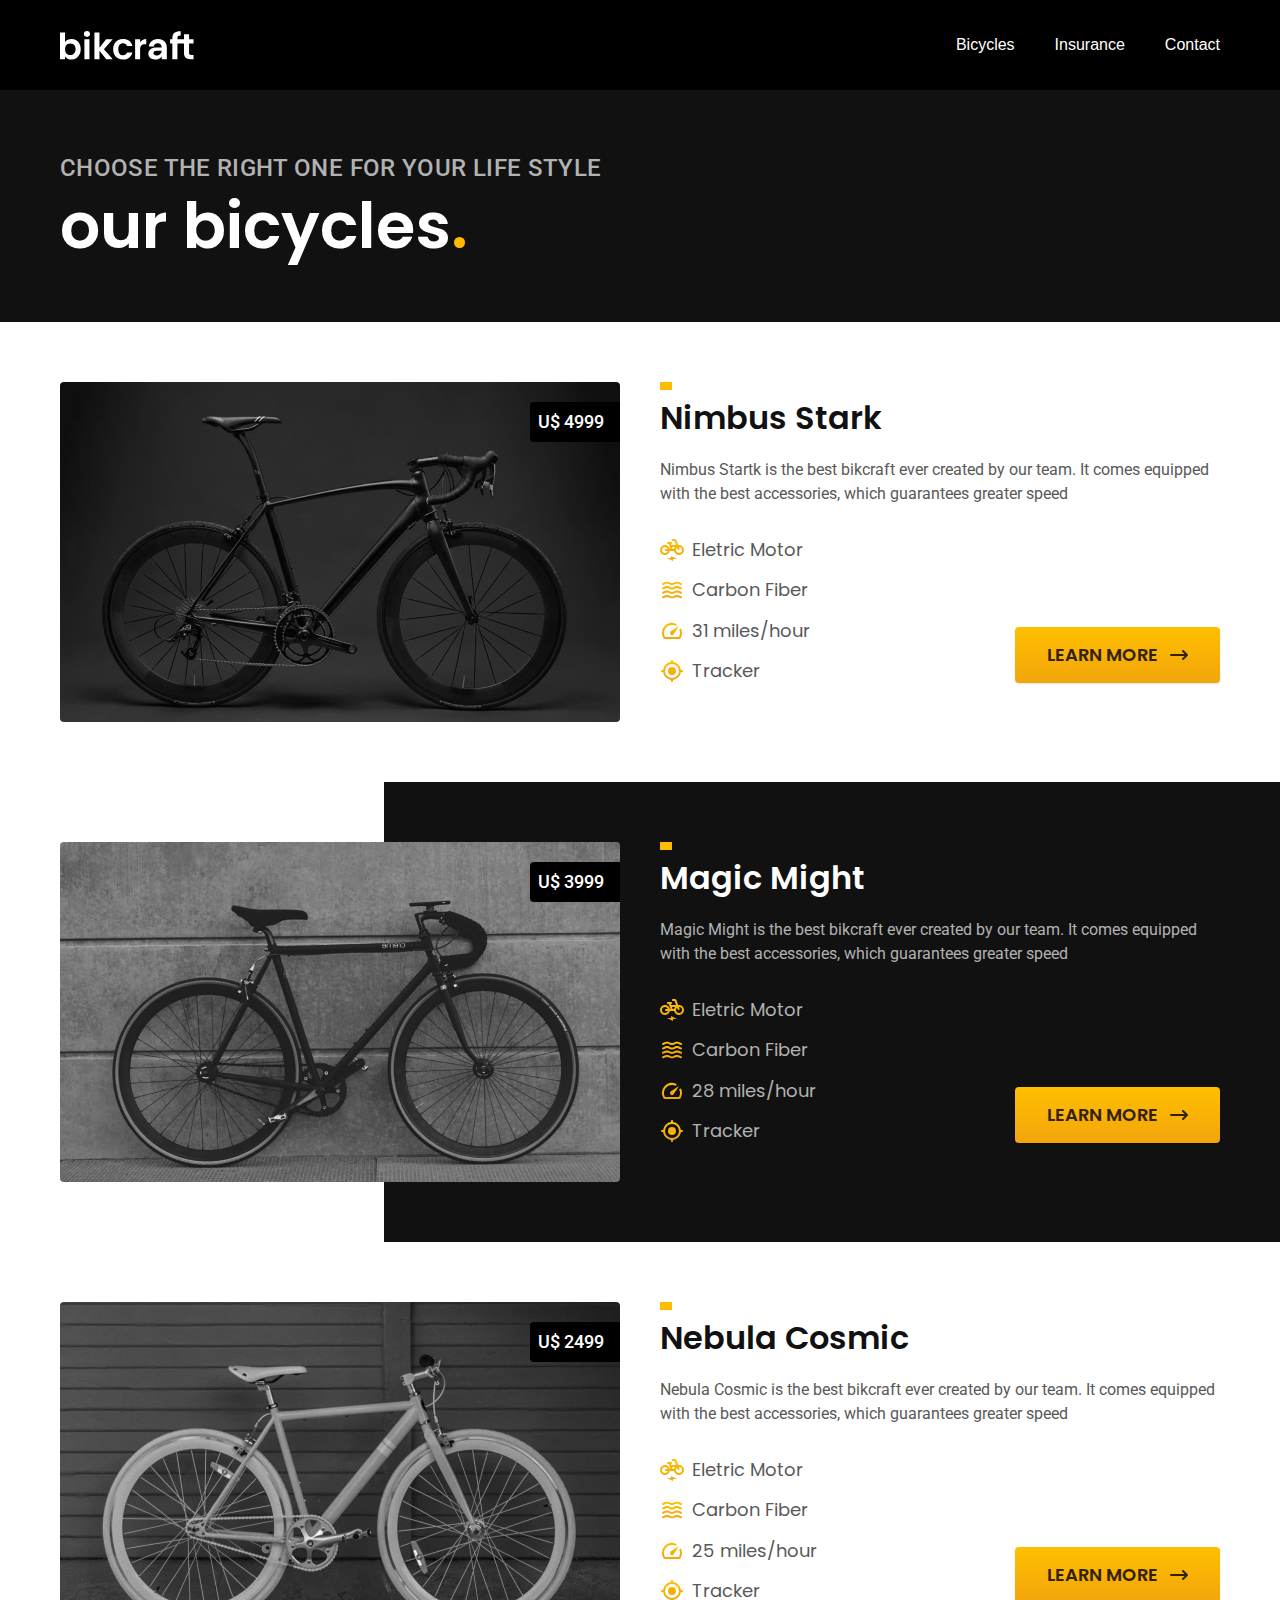
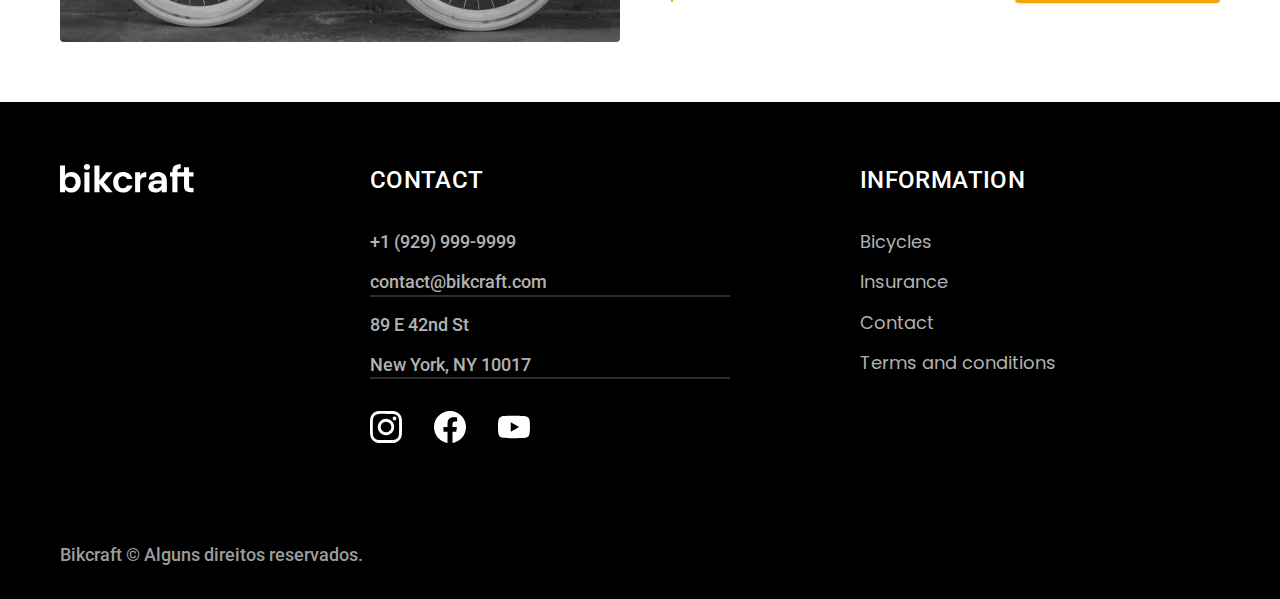
==== bicicletas.html @ ae7ce4b2 "seguros part 1 final" ====
<!DOCTYPE html>
<html lang="en">
  <head>
    <meta charset="UTF-8" />
    <meta http-equiv="X-UA-Compatible" content="IE=edge" />
    <meta
      name="description"
      content="Eletric bikes with high qualidade, 100% customized to meet each and every customer's need. Explore the world on your bike with Bikcraft."
    />
    <meta name="viewport" content="width=device-width, initial-scale=1.0" />
    <title>Bicycles | Bikcraft</title>
    <meta name="description" content="Terms and conditions." />
    <link rel="stylesheet" href="./css/style.css" />
    <link rel="preconnect" href="https://fonts.googleapis.com" />
    <link rel="preconnect" href="https://fonts.gstatic.com" crossorigin />
    <link
      href="https://fonts.googleapis.com/css2?family=Merriweather:ital,wght@1,900&family=Poppins:wght@400;600&family=Roboto:wght@400;500&display=swap"
      rel="stylesheet"
    />
  </head>
  <body id="bicicletas">
    <header class="header-bg">
      <div class="header container">
        <a href="index.html"><img src="./img/bikcraft.svg" alt="Bikcraft" /></a>
        <nav aria-label="primary">
          <ul class="header-menu font-1m cor-0">
            <li><a href="./bicicletas.html">Bicycles</a></li>
            <li><a href="./seguros.html">Insurance</a></li>
            <li><a href="./contact.html">Contact</a></li>
          </ul>
        </nav>
      </div>
    </header>

    <main>
      <div class="titulo-bg">
        <div class="titulo container">
          <p class="font-2-l-b cor-5">
            Choose the right one for your life style
          </p>
          <h1 class="font-1-xxl cor-0">
            our bicycles<span class="cor-p1">.</span>
          </h1>
        </div>
      </div>

      <div class="bicicletas container">
        <div class="bicicletas-imagem">
          <img src="./img/bicicletas/nimbus.jpg" alt="bicicleta preta" />
          <span class="font-2-m cor-0">U$ 4999</span>
        </div>
        <div class="bicicletas-conteudo">
          <h2 class="font-1-xl">Nimbus Stark</h2>
          <p class="font-2-s cor-8">
            Nimbus Startk is the best bikcraft ever created by our team. It
            comes equipped with the best accessories, which guarantees greater
            speed
          </p>
          <ul class="font-1-m cor-8">
            <li><img src="./img/icones/eletrica.svg" alt="" />Eletric Motor</li>
            <li><img src="./img/icones/carbono.svg" alt="" />Carbon Fiber</li>
            <li>
              <img src="./img/icones/velocidade.svg" alt="" />31 miles/hour
            </li>
            <li><img src="./img/icones/rastreador.svg" alt="" />Tracker</li>
          </ul>
          <a class="botao seta" href="./bicicletas/nimbus.html">Learn More</a>
        </div>
      </div>

      <div class="bicicletas-bg">
        <div class="bicicletas container">
          <div class="bicicletas-imagem">
            <img src="./img/bicicletas/magic.jpg" alt="bicicleta preta" />
            <span class="font-2-m cor-0">U$ 3999</span>
          </div>
          <div class="bicicletas-conteudo">
            <h2 class="font-1-xl cor-0">Magic Might</h2>
            <p class="font-2-s cor-5">
              Magic Might is the best bikcraft ever created by our team. It
              comes equipped with the best accessories, which guarantees greater
              speed
            </p>
            <ul class="font-1-m cor-5">
              <li>
                <img src="./img/icones/eletrica.svg" alt="" />Eletric Motor
              </li>
              <li><img src="./img/icones/carbono.svg" alt="" />Carbon Fiber</li>
              <li>
                <img src="./img/icones/velocidade.svg" alt="" />28 miles/hour
              </li>
              <li><img src="./img/icones/rastreador.svg" alt="" />Tracker</li>
            </ul>
            <a class="botao seta" href="./bicicletas/magic.html">Learn More</a>
          </div>
        </div>
      </div>

      <div class="bicicletas container">
        <div class="bicicletas-imagem">
          <img src="./img/bicicletas/nebula.jpg" alt="bicicleta preta" />
          <span class="font-2-m cor-0">U$ 2499</span>
        </div>
        <div class="bicicletas-conteudo">
          <h2 class="font-1-xl">Nebula Cosmic</h2>
          <p class="font-2-s cor-8">
            Nebula Cosmic is the best bikcraft ever created by our team. It
            comes equipped with the best accessories, which guarantees greater
            speed
          </p>
          <ul class="font-1-m cor-8">
            <li><img src="./img/icones/eletrica.svg" alt="" />Eletric Motor</li>
            <li><img src="./img/icones/carbono.svg" alt="" />Carbon Fiber</li>
            <li>
              <img src="./img/icones/velocidade.svg" alt="" />25 miles/hour
            </li>
            <li><img src="./img/icones/rastreador.svg" alt="" />Tracker</li>
          </ul>
          <a class="botao seta" href="./bicicletas/nebula.html">Learn More</a>
        </div>
      </div>
    </main>

    <footer class="footer-bg">
      <div class="footer container">
        <img src="./img/bikcraft.svg" alt="Bikcraft" />
        <div class="footer-contato">
          <h3 class="font-2-l-b cor-0">Contact</h3>
          <ul class="font-2-m cor-5">
            <li><a href="tel=+19299999999999">+1 (929) 999-9999</a></li>
            <li>
              <a href="mailto:contact@bikcraft.com">contact@bikcraft.com</a>
            </li>
            <li>89 E 42nd St</li>
            <li>New York, NY 10017</li>
          </ul>
          <div class="footer-redes">
            <a href="https://www.instagram.com/">
              <img src="./img/redes/instagram.svg" alt="Instragram" />
            </a>
            <a href="https://www.facebook.com/">
              <img src="./img/redes/facebook.svg" alt="Facebook" />
            </a>
            <a href="https://www.youtube.com/">
              <img src="./img/redes/youtube.svg" alt="Youtube" />
            </a>
          </div>
        </div>
        <div class="footer-informacoes">
          <h3 class="font-2-l-b cor-0">Information</h3>
          <nav>
            <ul class="font-1-m cor-5">
              <li><a href="./bicicletas.html">Bicycles</a></li>
              <li><a href="./insurance.html">Insurance</a></li>
              <li><a href="./contact.html">Contact</a></li>
              <li><a href="./terms.html">Terms and conditions</a></li>
            </ul>
          </nav>
        </div>
      </div>
      <p class="footer-copy font-2-m cor-6 container">
        Bikcraft &copy; Alguns direitos reservados.
      </p>
    </footer>
  </body>
</html>
---- css/style.css ----
@import "./global/global.css";
@import "./global/header.css";
@import "./global/footer.css";
@import "./utils/tipografia.css";
@import "./utils/cores.css";
@import "./utils/components.css";
@import "./home/introducao.css";
@import "./home/tecnologia.css";
@import "./home/parceiros.css";
@import "./home/depoimento.css";
@import "./bicycles/bicycles-list.css";
@import "./bicycles/bicicletas.css";
@import "./bicicleta/bicicleta.css";
@import "./bicicleta/seguro.css";
@import "./seguros/seguros.css";
@import "./seguros/vantagens.css";
@import "./seguros/perguntas.css";
@import "./terms/termos.css";
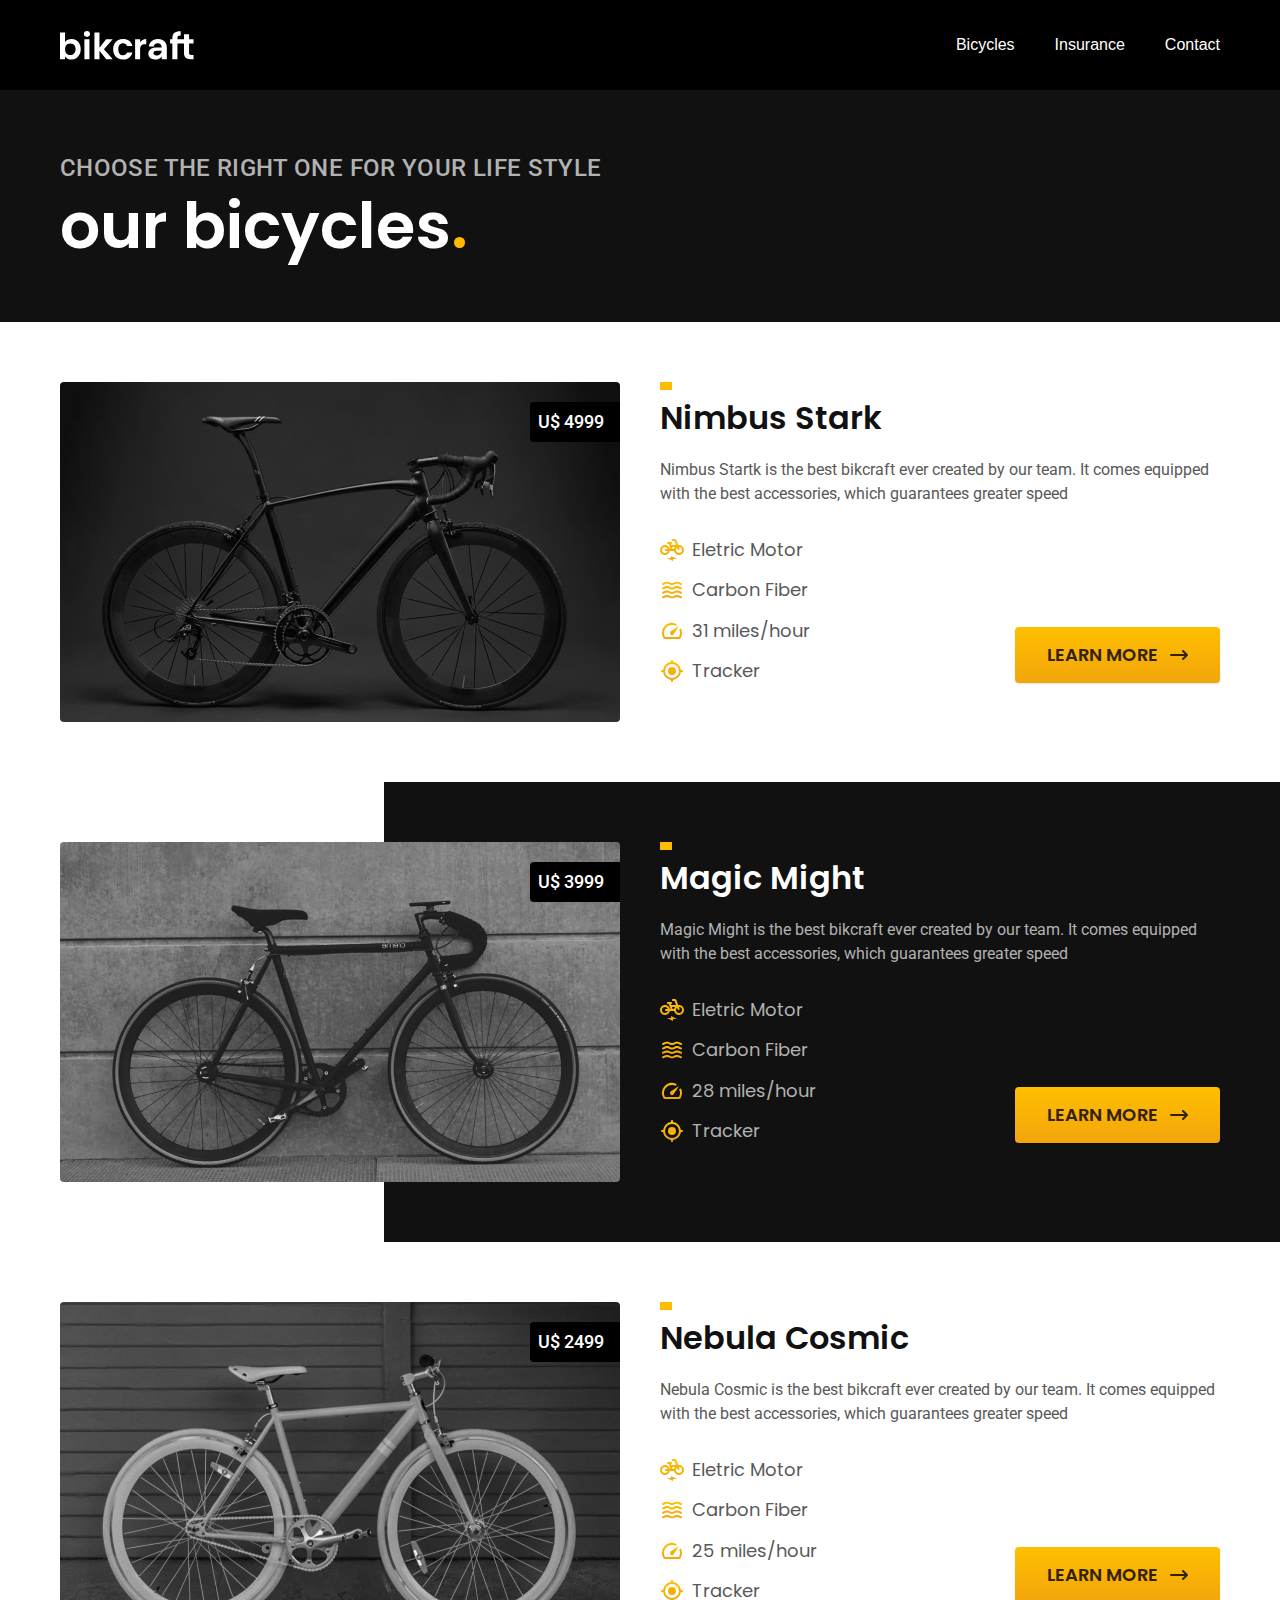
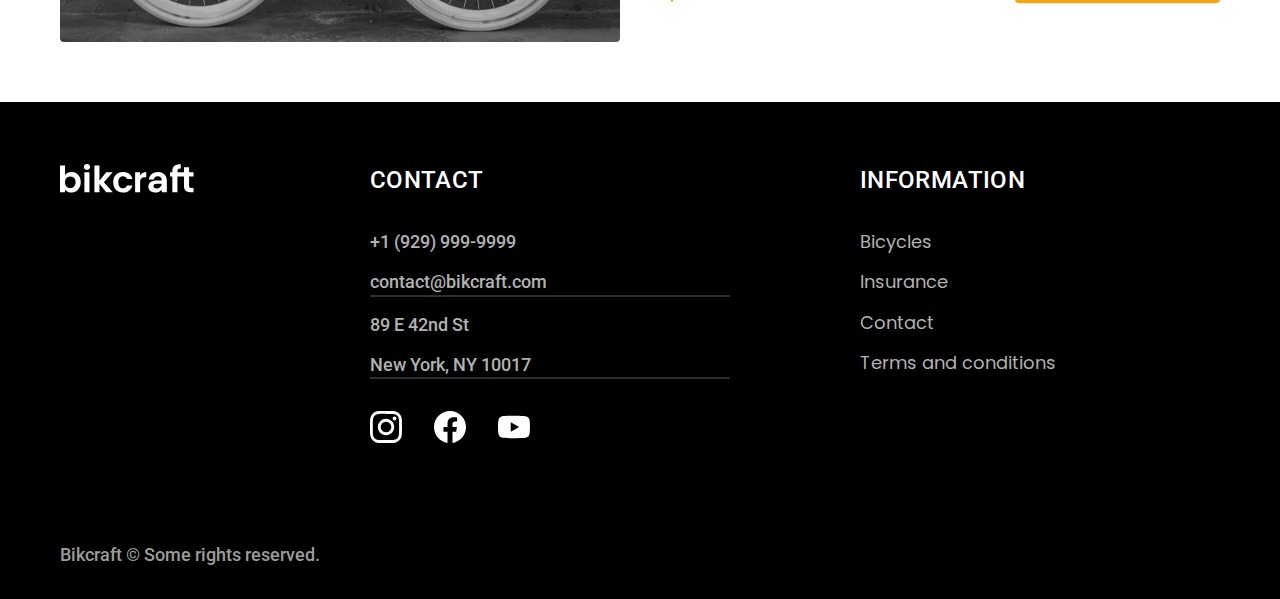
==== commit a9885478: "lojas" ====
--- a/bicicletas.html
+++ b/bicicletas.html
@@ -159,7 +159,7 @@
         </div>
       </div>
       <p class="footer-copy font-2-m cor-6 container">
-        Bikcraft &copy; Alguns direitos reservados.
+        Bikcraft &copy; Some rights reserved.
       </p>
     </footer>
   </body>
--- a/css/style.css
+++ b/css/style.css
@@ -4,6 +4,7 @@
 @import "./utils/tipografia.css";
 @import "./utils/cores.css";
 @import "./utils/components.css";
+@import "./utils/formulario.css";
 @import "./home/introducao.css";
 @import "./home/tecnologia.css";
 @import "./home/parceiros.css";
@@ -15,4 +16,7 @@
 @import "./seguros/seguros.css";
 @import "./seguros/vantagens.css";
 @import "./seguros/perguntas.css";
+@import "./contato/contato.css";
+@import "./contato/formularios.css";
+@import "./contato/lojas.css";
 @import "./terms/termos.css";
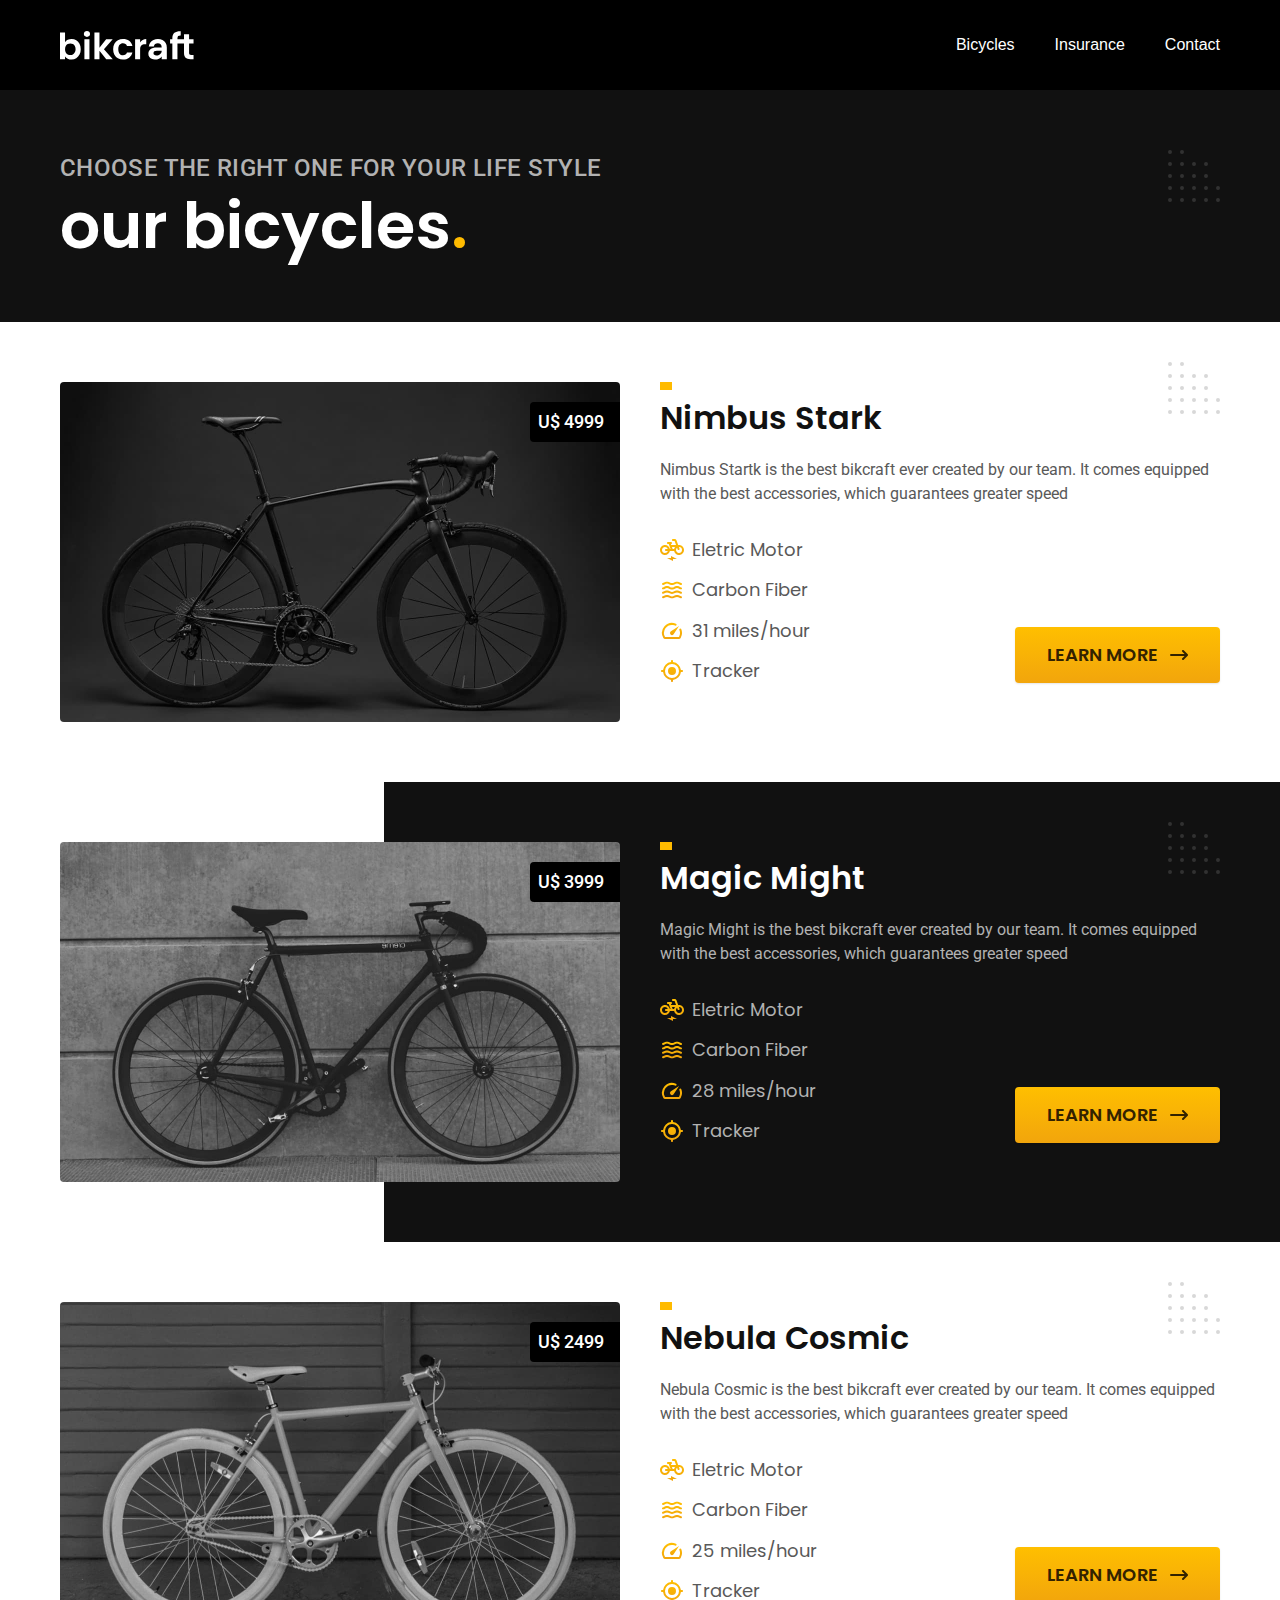
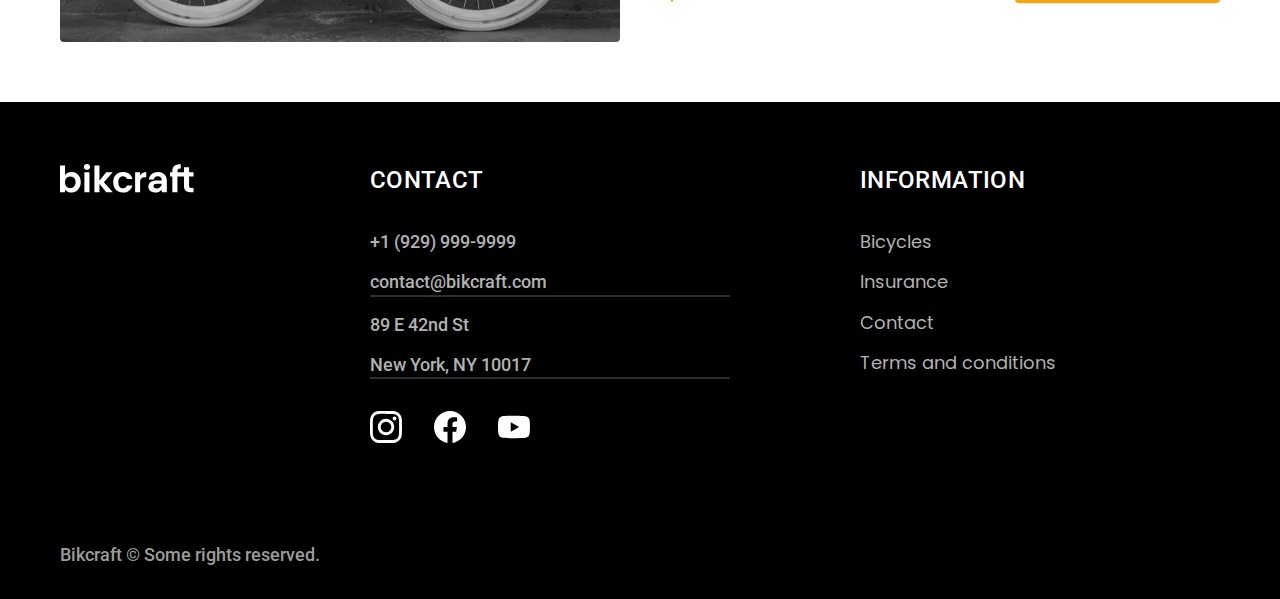
==== commit ea69bb49: "detalhes" ====
--- a/bicicletas.html
+++ b/bicicletas.html
@@ -26,7 +26,7 @@
           <ul class="header-menu font-1m cor-0">
             <li><a href="./bicicletas.html">Bicycles</a></li>
             <li><a href="./seguros.html">Insurance</a></li>
-            <li><a href="./contact.html">Contact</a></li>
+            <li><a href="./contato.html">Contact</a></li>
           </ul>
         </nav>
       </div>
@@ -152,7 +152,7 @@
             <ul class="font-1-m cor-5">
               <li><a href="./bicicletas.html">Bicycles</a></li>
               <li><a href="./insurance.html">Insurance</a></li>
-              <li><a href="./contact.html">Contact</a></li>
+              <li><a href="./contato.html">Contact</a></li>
               <li><a href="./terms.html">Terms and conditions</a></li>
             </ul>
           </nav>
--- a/css/style.css
+++ b/css/style.css
@@ -17,6 +17,7 @@
 @import "./seguros/vantagens.css";
 @import "./seguros/perguntas.css";
 @import "./contato/contato.css";
+@import "./orcamento/orcamento.css";
 @import "./contato/formularios.css";
 @import "./contato/lojas.css";
 @import "./terms/termos.css";
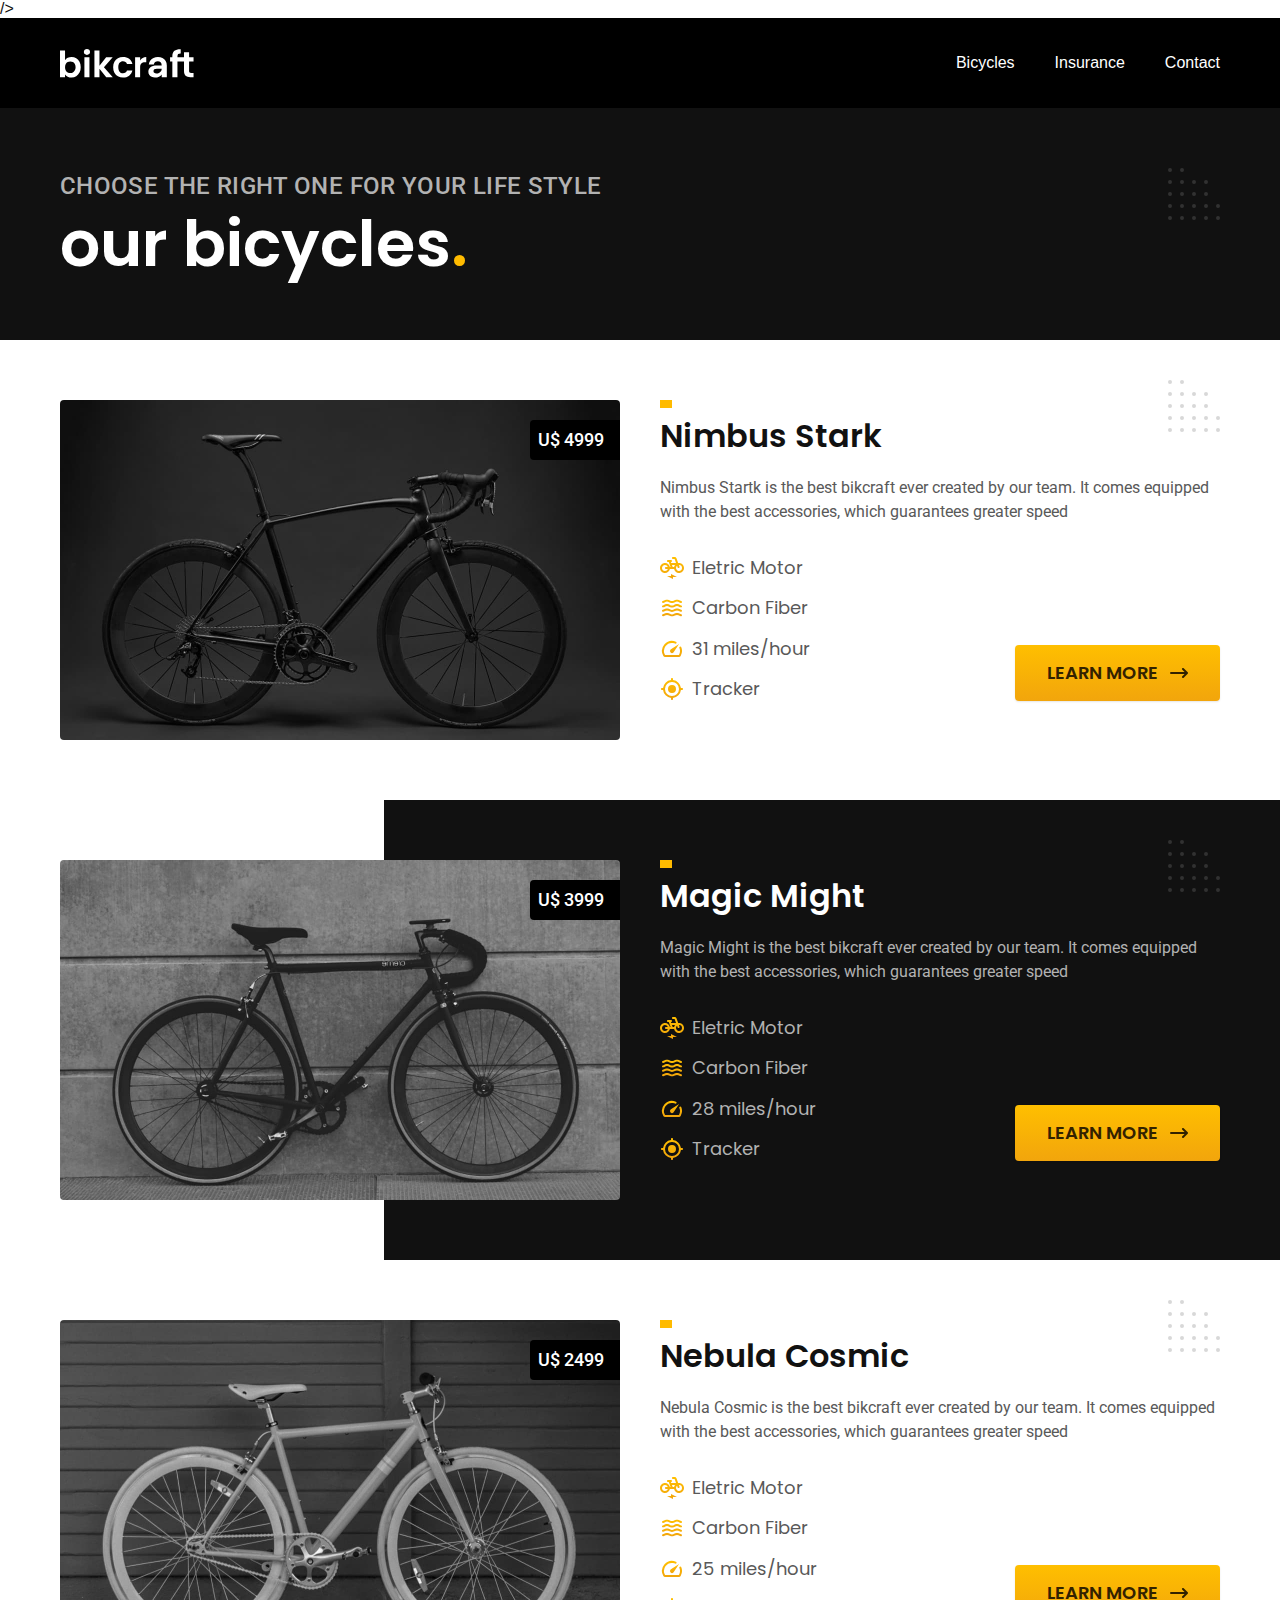
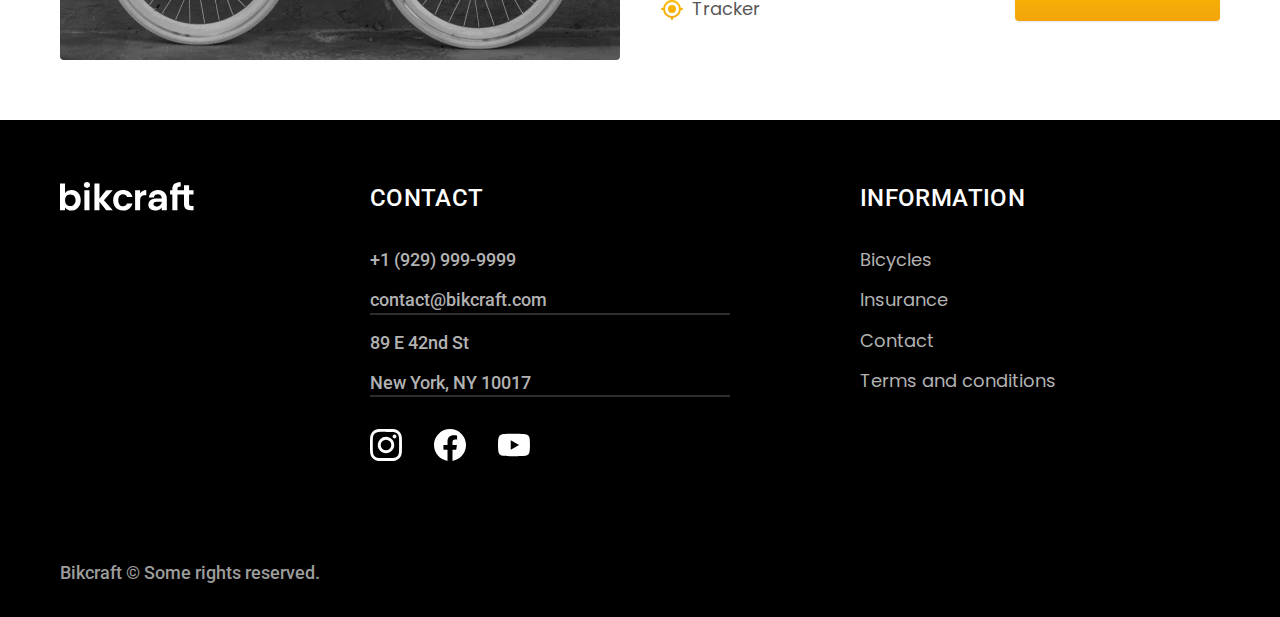
==== commit 2743523b: "otimizacoes 1" ====
--- a/bicicletas.html
+++ b/bicicletas.html
@@ -10,7 +10,11 @@
     <meta name="viewport" content="width=device-width, initial-scale=1.0" />
     <title>Bicycles | Bikcraft</title>
     <meta name="description" content="Terms and conditions." />
+
+    <link rel="preload" href="./css/style.css" as="style" />
+
     <link rel="stylesheet" href="./css/style.css" />
+    />
     <link rel="preconnect" href="https://fonts.googleapis.com" />
     <link rel="preconnect" href="https://fonts.gstatic.com" crossorigin />
     <link
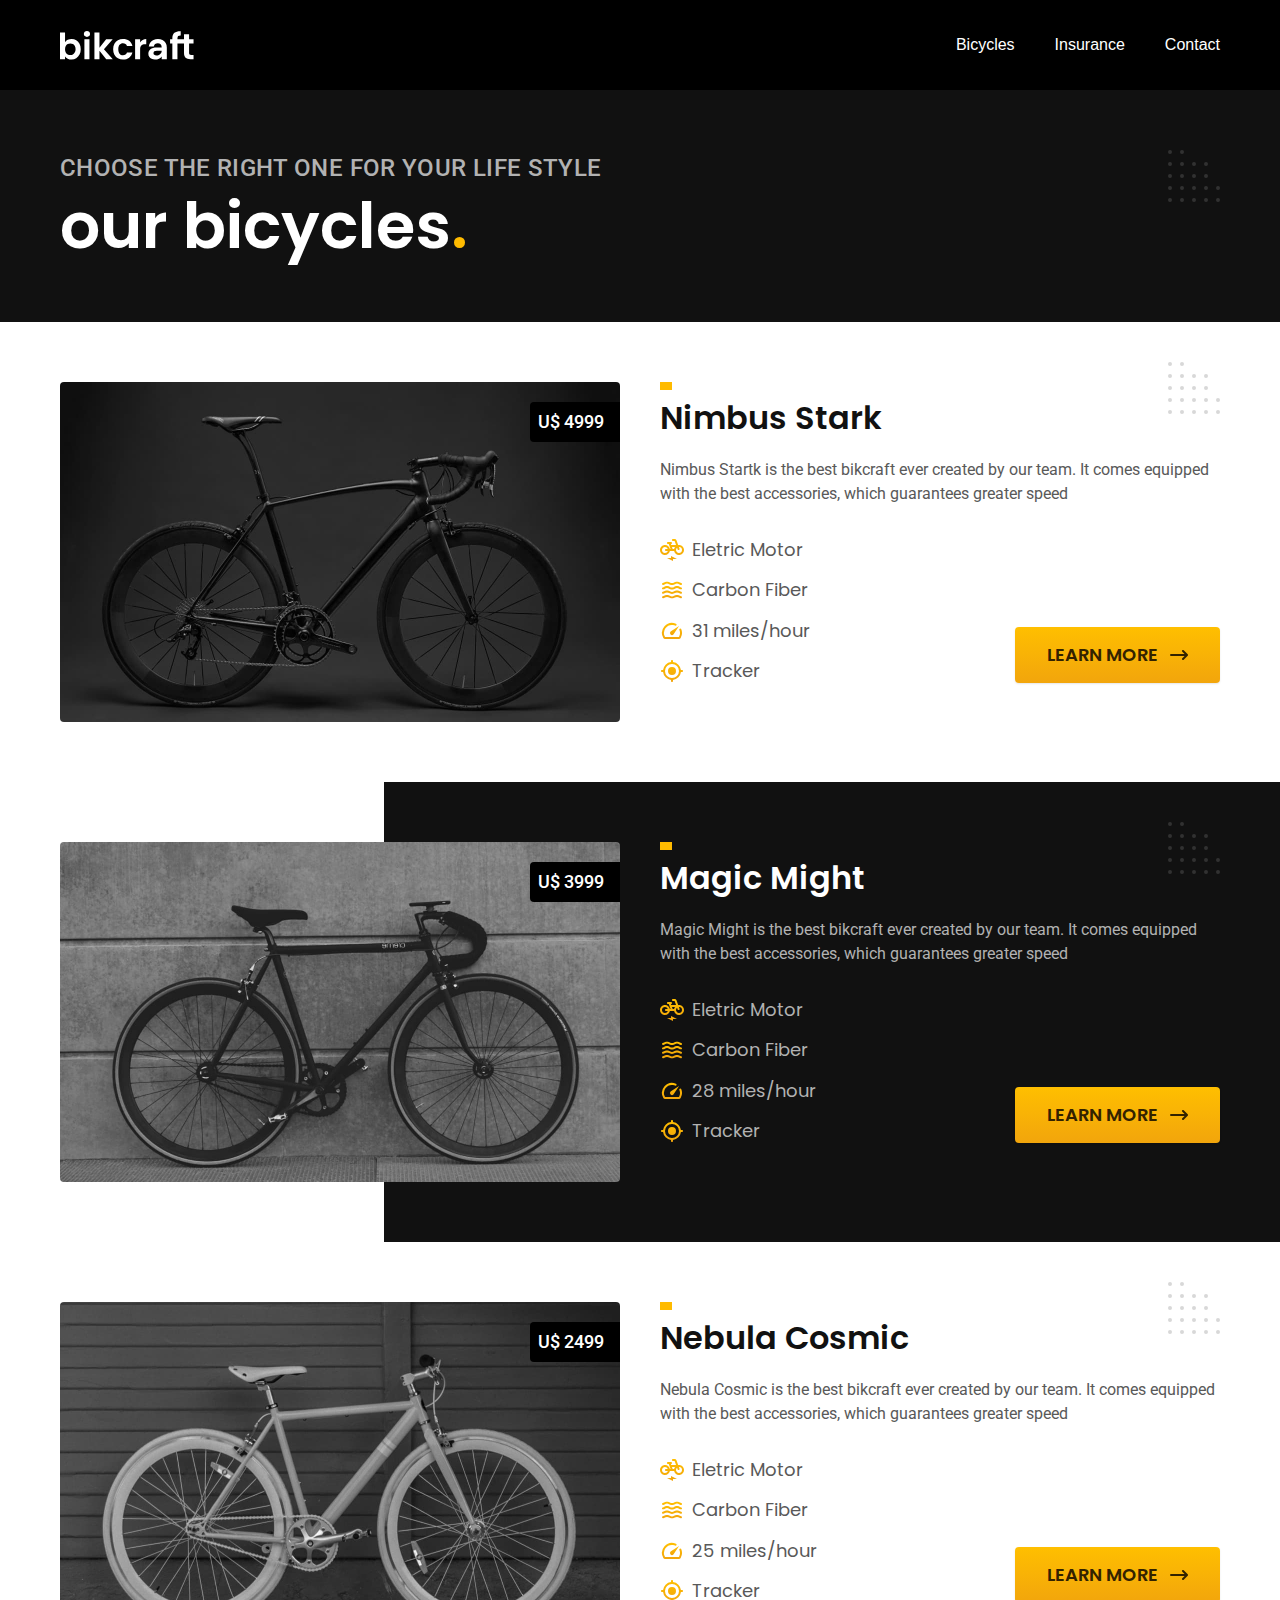
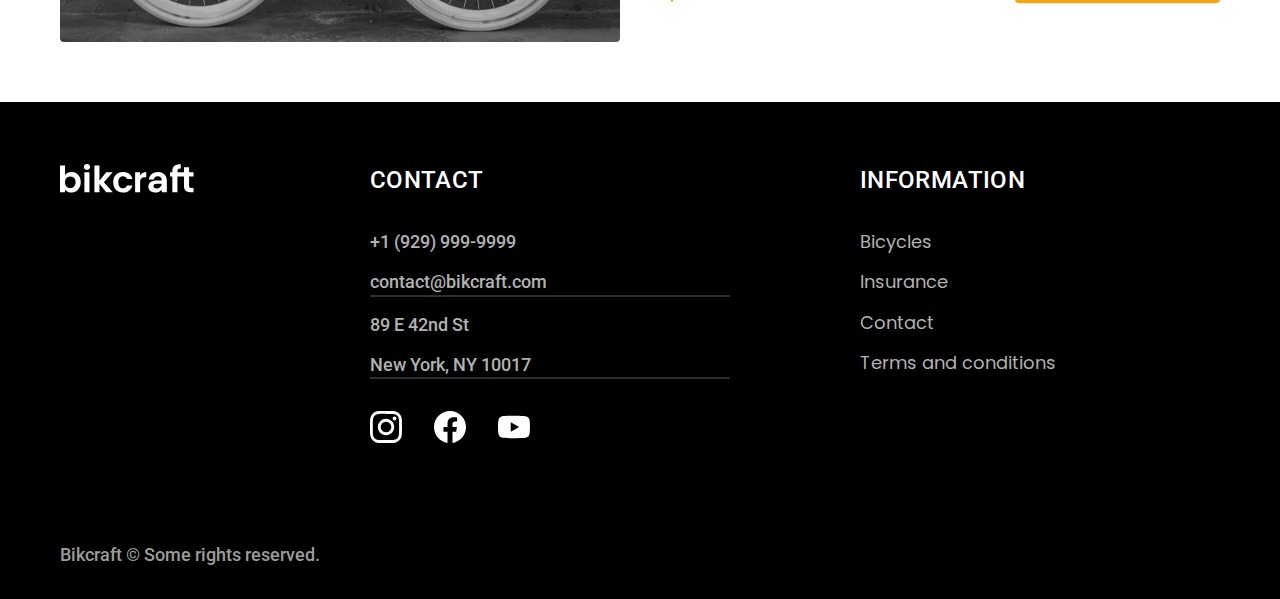
==== commit 989b6403: "plug in animacao" ====
--- a/bicicletas.html
+++ b/bicicletas.html
@@ -14,7 +14,7 @@
     <link rel="preload" href="./css/style.css" as="style" />
 
     <link rel="stylesheet" href="./css/style.css" />
-    />
+
     <link rel="preconnect" href="https://fonts.googleapis.com" />
     <link rel="preconnect" href="https://fonts.gstatic.com" crossorigin />
     <link
@@ -166,5 +166,6 @@
         Bikcraft &copy; Some rights reserved.
       </p>
     </footer>
+    <script src="./js/script.js"></script>
   </body>
 </html>
--- a/css/style.css
+++ b/css/style.css
@@ -5,6 +5,7 @@
 @import "./utils/cores.css";
 @import "./utils/components.css";
 @import "./utils/formulario.css";
+@import "./utils/animacao.css";
 @import "./home/introducao.css";
 @import "./home/tecnologia.css";
 @import "./home/parceiros.css";
--- a/css/style.css
+++ b/css/style.css
@@ -5,6 +5,7 @@
 @import "./utils/cores.css";
 @import "./utils/components.css";
 @import "./utils/formulario.css";
+@import "./utils/animacao.css";
 @import "./home/introducao.css";
 @import "./home/tecnologia.css";
 @import "./home/parceiros.css";
